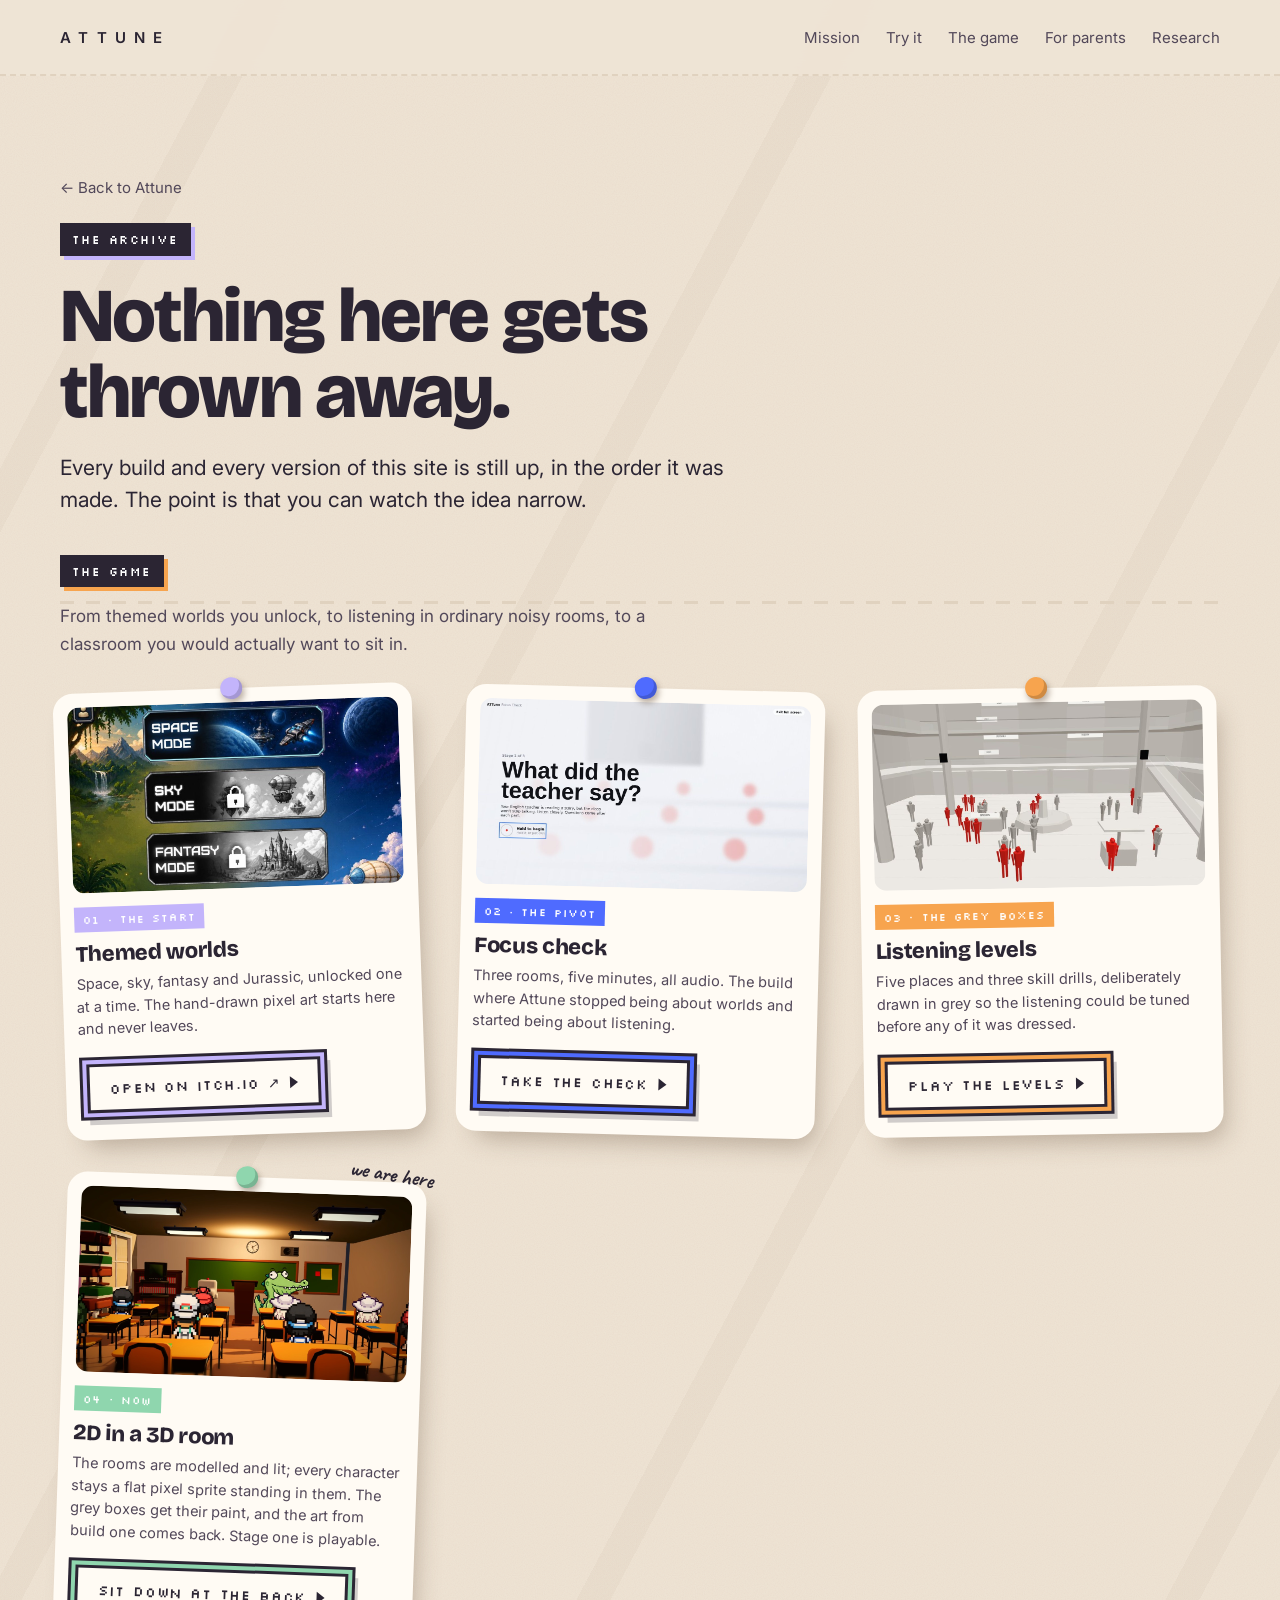
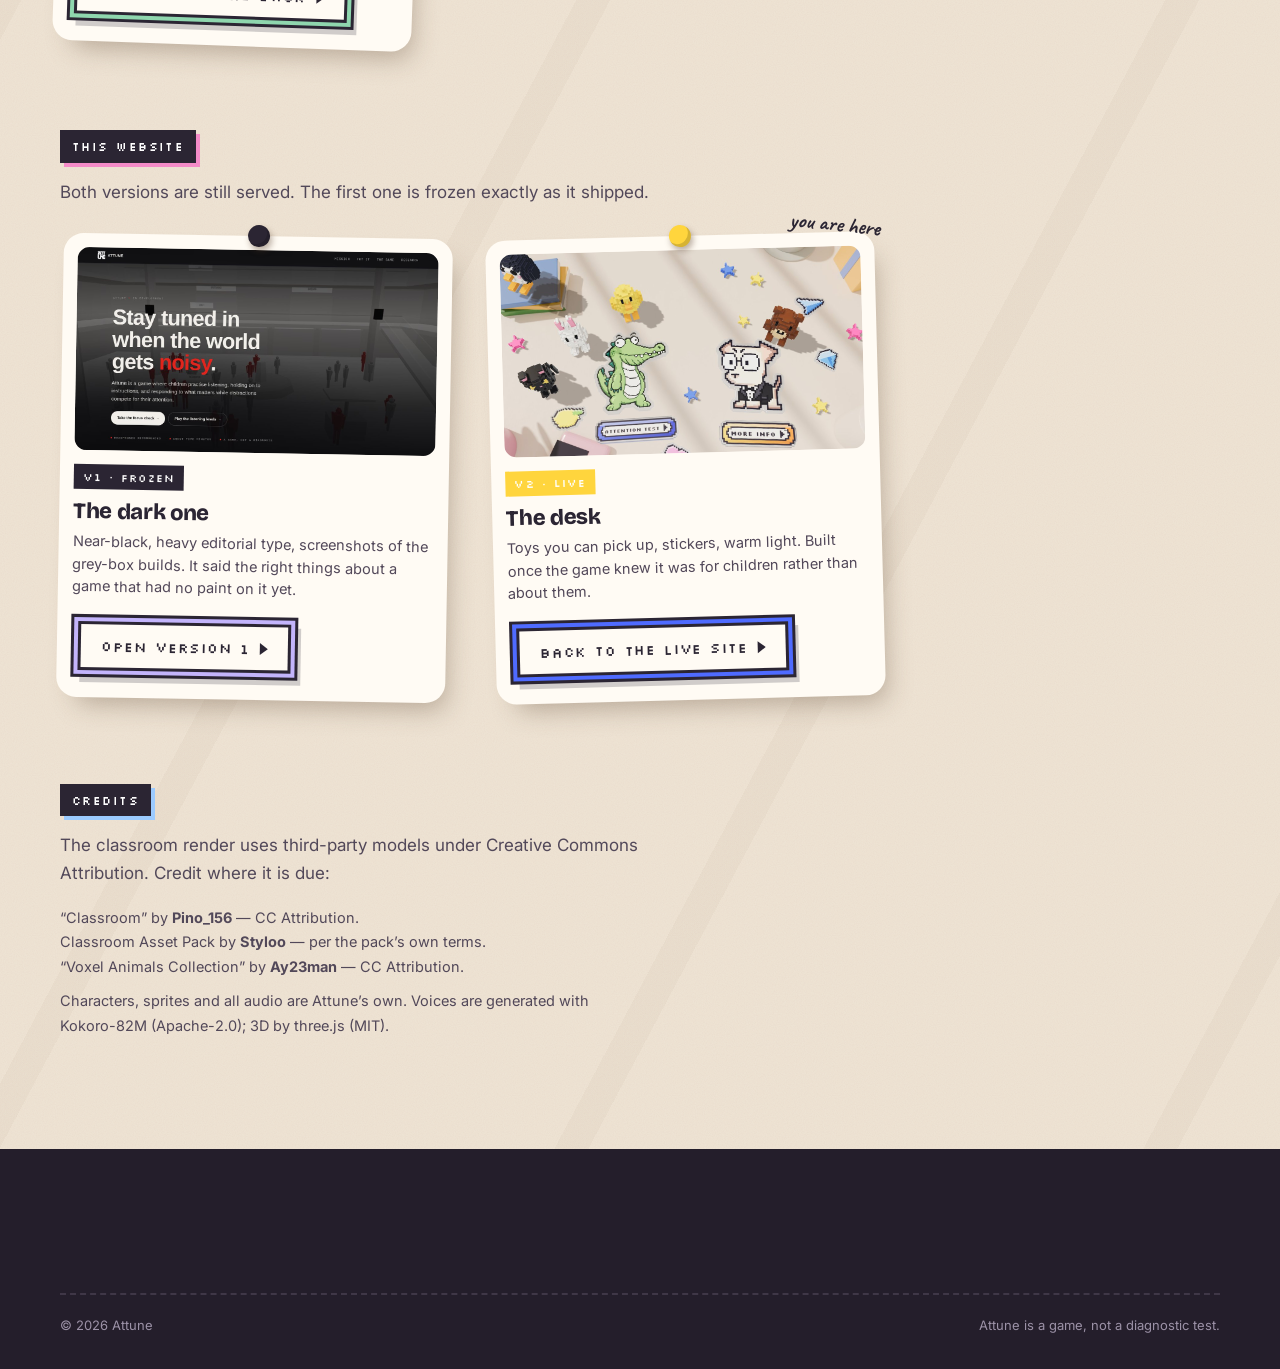
==== archive/index.html @ 1e980eaa "Add files via upload" ====
<!doctype html>
<html lang="en" data-root="..">
<head>
<meta charset="utf-8">
<meta name="viewport" content="width=device-width, initial-scale=1, viewport-fit=cover">
<link rel="icon" href="../assets/logo_symbol.png">
<title>The Archive — Attune</title>
<meta name="description" content="Every version of the Attune site and every build of the game, kept in order so the change is easy to follow.">
<link rel="preconnect" href="https://fonts.googleapis.com">
<link rel="preconnect" href="https://fonts.gstatic.com" crossorigin>
<link rel="stylesheet" href="https://fonts.googleapis.com/css2?family=Bricolage+Grotesque:opsz,wght@12..96,500;12..96,700;12..96,800&family=Caveat:wght@600;700&family=Inter:wght@400;500&family=Silkscreen&display=swap">
<link rel="stylesheet" href="../site.css">
<style>
  body{margin:0;background:var(--desk);overflow-x:clip;}
  .ahero{padding-block:clamp(56px,8vw,104px) 8px;}
  .ahero .back{display:block;width:fit-content;margin-bottom:26px;font-size:15px;text-decoration:none;color:var(--ink-soft);}
  .ahero .back:hover{color:var(--ink);}

  /* a strip of photos pinned along a line, in date order */
  .track{position:relative;padding:14px 0 clamp(60px,9vw,110px);}
  .track::before{content:"";position:absolute;left:0;right:0;top:60px;height:3px;
    background:repeating-linear-gradient(90deg,var(--line) 0 14px,transparent 14px 26px);}
  .rows{display:grid;gap:clamp(26px,3.4vw,42px);grid-template-columns:repeat(auto-fit,minmax(268px,1fr));}
  .card{position:relative;background:var(--paper);border-radius:20px;padding:14px 14px 20px;
    transform:rotate(var(--r,0deg));box-shadow:10px 16px 26px -10px rgba(80,55,35,.34);
    display:flex;flex-direction:column;transition:transform .22s ease, box-shadow .22s ease;}
  .card:hover{transform:rotate(0deg) translateY(-5px);box-shadow:12px 22px 34px -10px rgba(80,55,35,.42);}
  .card .pin{position:absolute;left:50%;top:-11px;width:22px;height:22px;border-radius:50%;
    background:var(--c,var(--blue));box-shadow:inset -3px -3px 0 rgba(0,0,0,.16), 2px 4px 6px rgba(80,55,35,.4);transform:translateX(-50%);}
  .card .shot{border-radius:12px;overflow:hidden;background:var(--night);aspect-ratio:16/9;}
  .card .shot img{width:100%;height:100%;object-fit:cover;display:block;}
  .card .when{font-family:var(--pixel);font-size:11px;letter-spacing:.1em;text-transform:uppercase;
    color:#fff;background:var(--c,var(--blue));display:inline-block;padding:6px 9px 5px;margin:14px 0 10px;align-self:flex-start;}
  .card h3{margin:0 0 6px;}
  .card p{font-size:14.5px;line-height:1.55;margin:0 0 16px;}
  .card .go{margin-top:auto;}
  .card .now{font-family:var(--hand);font-weight:700;font-size:22px;color:var(--ink);
    position:absolute;right:-6px;top:-22px;transform:rotate(7deg);}
  .lane{margin-bottom:clamp(52px,7vw,84px);}
  @media (max-width:760px){
    .rows{grid-template-columns:1fr;}
    .card{transform:none;}
    .card .now{right:10px;top:-16px;font-size:20px;}
  }
  .lane > .eyebrow{margin-bottom:16px;}
  .lane > .lead{max-width:56ch;margin-bottom:30px;}
  .dead{font-family:var(--pixel);font-size:11px;letter-spacing:.08em;text-transform:uppercase;color:var(--ink-faint);}
</style>
</head>
<body>
<div class="page" style="overflow:visible">

<header class="bar"><div class="wrap">
  <a class="wm" href="../index.html">ATTUNE</a>
  <nav aria-label="Main"><a href="../index.html#mission">Mission</a><a href="../index.html#try">Try it</a><a href="../index.html#game">The game</a><a href="../parents/">For parents</a><a href="../research/">Research</a></nav>
</div></header>

<main>
  <section class="wrap ahero">
    <a class="back" href="../index.html">&larr; Back to Attune</a>
    <p class="eyebrow" style="--c:var(--lilac)">The archive</p>
    <h1 class="h" style="font-family:var(--display);font-weight:800;font-size:clamp(40px,6vw,76px);line-height:1;letter-spacing:-.025em;margin:0 0 22px;max-width:18ch">Nothing here gets thrown away.</h1>
    <p class="lede" style="max-width:52ch">Every build and every version of this site is still up, in the order it was made. The point is that you can watch the idea narrow.</p>
  </section>

  <section class="wrap track">

    <!-- ---------------------------------------------------------- the game -->
    <div class="lane">
      <p class="eyebrow" style="--c:var(--orange)">The game</p>
      <p class="lead">From themed worlds you unlock, to listening in ordinary noisy rooms, to a classroom you would actually want to sit in.</p>
      <div class="rows">

        <article class="card" style="--r:-2deg;--c:var(--lilac)">
          <span class="pin"></span>
          <div class="shot"><img src="assets/itch.jpg" alt="The original Attune mode select: Space Mode unlocked, with Sky, Fantasy and Jurassic modes locked." loading="lazy"></div>
          <span class="when">01 &middot; the start</span>
          <h3>Themed worlds</h3>
          <p>Space, sky, fantasy and Jurassic, unlocked one at a time. The hand-drawn pixel art starts here and never leaves.</p>
          <div class="go"><a class="btn lilac" href="https://bibyeo.itch.io/attuneonline" target="_blank" rel="noopener">Open on itch.io &#8599;</a></div>
        </article>

        <article class="card" style="--r:1.5deg;--c:var(--blue)">
          <span class="pin"></span>
          <div class="shot"><img src="assets/check.jpg" alt="The focus check opening its first stage, headed “What did the teacher say?”" loading="lazy"></div>
          <span class="when">02 &middot; the pivot</span>
          <h3>Focus check</h3>
          <p>Three rooms, five minutes, all audio. The build where Attune stopped being about worlds and started being about listening.</p>
          <div class="go"><a class="btn" data-site="/focus-check/" href="../focus-check/">Take the check</a></div>
        </article>

        <article class="card" style="--r:-1deg;--c:var(--orange)">
          <span class="pin"></span>
          <div class="shot"><img src="assets/greybox.jpg" alt="A busy mall rendered in pale grey low-poly, with red figures scattered through the crowd." loading="lazy"></div>
          <span class="when">03 &middot; the grey boxes</span>
          <h3>Listening levels</h3>
          <p>Five places and three skill drills, deliberately drawn in grey so the listening could be tuned before any of it was dressed.</p>
          <div class="go"><a class="btn orange" data-site="/play/" href="../play/">Play the levels</a></div>
        </article>

        <article class="card" style="--r:2deg;--c:var(--mint)">
          <span class="pin"></span>
          <span class="now">we are here</span>
          <div class="shot"><img src="assets/classroom.jpg" alt="An Attune classroom: pixel-art students at orange desks in a warmly lit 3D room, with a crocodile teacher at the lectern." loading="lazy"></div>
          <span class="when">04 &middot; now</span>
          <h3>2D in a 3D room</h3>
          <p>The rooms are modelled and lit; every character stays a flat pixel sprite standing in them. The grey boxes get their paint, and the art from build one comes back. Stage one is playable.</p>
          <div class="go"><a class="btn" style="--bg:var(--mint)" data-site="/classroom/" href="../classroom/">Sit down at the back</a></div>
        </article>

      </div>
    </div>

    <!-- ---------------------------------------------------------- the site -->
    <div class="lane" style="margin-bottom:0">
      <p class="eyebrow" style="--c:var(--pink)">This website</p>
      <p class="lead">Both versions are still served. The first one is frozen exactly as it shipped.</p>
      <div class="rows" style="max-width:820px">

        <article class="card" style="--r:1deg;--c:var(--ink)">
          <span class="pin"></span>
          <div class="shot"><img src="assets/v1-site.jpg" alt="The first Attune site: white type on near-black, over a grey low-poly mall." loading="lazy"></div>
          <span class="when">v1 &middot; frozen</span>
          <h3>The dark one</h3>
          <p>Near-black, heavy editorial type, screenshots of the grey-box builds. It said the right things about a game that had no paint on it yet.</p>
          <div class="go"><a class="btn lilac" href="v1/">Open version 1</a></div>
        </article>

        <article class="card" style="--r:-1.5deg;--c:var(--yellow)">
          <span class="pin"></span>
          <span class="now">you are here</span>
          <div class="shot"><img src="assets/v2-site.jpg" alt="The current Attune site: voxel toys and pixel stickers scattered on a sunny desk." loading="lazy"></div>
          <span class="when">v2 &middot; live</span>
          <h3>The desk</h3>
          <p>Toys you can pick up, stickers, warm light. Built once the game knew it was for children rather than about them.</p>
          <div class="go"><a class="btn" href="../index.html">Back to the live site</a></div>
        </article>

      </div>
    </div>


    <!-- ---------------------------------------------------------- credits -->
    <div class="lane" style="margin:clamp(52px,7vw,84px) 0 0">
      <p class="eyebrow" style="--c:var(--sky)">Credits</p>
      <p class="lead" style="margin-bottom:18px">The classroom render uses third-party models under Creative Commons Attribution. Credit where it is due:</p>
      <ul style="list-style:none;padding:0;margin:0;max-width:62ch;font-size:14.5px;line-height:1.7;color:var(--ink-soft)">
        <li>&ldquo;Classroom&rdquo; by <b>Pino_156</b> &mdash; CC Attribution.</li>
        <li>Classroom Asset Pack by <b>Styloo</b> &mdash; per the pack&rsquo;s own terms.</li>
        <li>&ldquo;Voxel Animals Collection&rdquo; by <b>Ay23man</b> &mdash; CC Attribution.</li>
        <li style="margin-top:10px">Characters, sprites and all audio are Attune&rsquo;s own. Voices are generated with Kokoro-82M (Apache-2.0); 3D by three.js (MIT).</li>
      </ul>
    </div>
  </section>
</main>

<footer class="foot">
  <div class="wrap">
    <div class="base"><span>&copy; 2026 Attune</span><span>Attune is a game, not a diagnostic test.</span></div>
  </div>
</footer>

<script src="../site.js"></script>
</body>
</html>
---- site.css ----
/* Attune — the toy desk continues below the fold.
   Everything reads as objects on the same sunny desk: shrink-plastic cards, sticky notes, stickers, cartridges. */
:root{
  --ink:#2B2533; --ink-soft:#524859; --ink-faint:#7A7082;
  --desk:#EFE4D5; --desk-2:#E7DAC8; --paper:#FFFBF4; --line:#E0D2BF;
  --blue:#4F6BFF; --blue-2:#2F45D8; --orange:#F7A44E; --orange-2:#EE7A37;
  --lilac:#C3B4FB; --lilac-hi:#D6CBFF; --violet:#7B5BE0;
  --yellow:#FFD53D; --pink:#F48BC8; --mint:#8FD6AE; --sky:#9CCBFF;
  --night:#241E2B;
  --display:"Bricolage Grotesque", Inter, ui-sans-serif, system-ui, sans-serif;
  --body:Inter, ui-sans-serif, system-ui, -apple-system, "Segoe UI", Roboto, sans-serif;
  --pixel:Silkscreen, ui-monospace, "SFMono-Regular", Menlo, monospace;
  --hand:Caveat, "Segoe Print", "Bradley Hand", cursive;
  /* the "shrink plastic" look: white print border + clear acrylic rim + soft contact shadow */
  --plastic: 0 0 0 7px #fff, 0 0 0 9px rgba(255,255,255,.55), 0 0 0 10px rgba(120,100,80,.12), 10px 16px 22px -6px rgba(80,55,35,.28);
  --grain:url("data:image/svg+xml,%3Csvg xmlns='http://www.w3.org/2000/svg' width='160' height='160'%3E%3Cfilter id='n'%3E%3CfeTurbulence type='fractalNoise' baseFrequency='.9' numOctaves='2' stitchTiles='stitch'/%3E%3CfeColorMatrix values='0 0 0 0 .35 0 0 0 0 .25 0 0 0 0 .15 0 0 0 .07 0'/%3E%3C/filter%3E%3Crect width='100%25' height='100%25' filter='url(%23n)'/%3E%3C/svg%3E");
}
.page{background:var(--desk) var(--grain);color:var(--ink);font-family:var(--body);-webkit-font-smoothing:antialiased;position:relative;overflow:hidden;}
/* window light keeps falling across the desk */
.page::before{content:"";position:absolute;inset:0;pointer-events:none;opacity:.55;
  background:repeating-linear-gradient(118deg, transparent 0 220px, rgba(120,90,60,.07) 220px 250px, transparent 250px 520px);}
.wrap{max-width:1160px;margin:0 auto;padding-inline:max(20px,4vw);position:relative;}
.sec{padding-block:clamp(72px,10vw,132px);position:relative;}
a{color:inherit;}

/* ---------- type */
.eyebrow{display:inline-flex;align-items:center;gap:10px;font-family:var(--pixel);font-size:12px;letter-spacing:.12em;text-transform:uppercase;
  background:var(--ink);color:#fff;padding:7px 12px 6px;margin:0 0 22px;box-shadow:4px 4px 0 var(--c, var(--violet));}
h2.h, .h{font-family:var(--display);font-weight:800;font-size:clamp(34px,5vw,64px);line-height:.98;letter-spacing:-.03em;margin:0 0 22px;text-wrap:balance;max-width:16ch;}
.h .pop{display:inline-block;color:var(--c, var(--blue));transform:rotate(-2deg);}
.h .under{background:linear-gradient(transparent 64%, var(--c, var(--yellow)) 64% 90%, transparent 90%);}
h3{font-family:var(--display);font-weight:800;font-size:22px;line-height:1.15;letter-spacing:-.015em;margin:0 0 8px;}
p{font-size:17px;line-height:1.62;color:var(--ink-soft);margin:0 0 16px;max-width:60ch;}
.lede{font-size:clamp(18px,1.7vw,21px);line-height:1.55;color:var(--ink);}
.hand{font-family:var(--hand);font-weight:700;font-size:28px;line-height:1.05;color:var(--ink);}
.small{font-size:14px;color:var(--ink-faint);}

/* ---------- pixel "brooch" buttons (same look as the desk plaques) */
.btn{--bg:var(--blue);
  display:inline-flex;align-items:center;gap:10px;font:400 14px/1 var(--pixel);letter-spacing:.06em;text-transform:uppercase;text-decoration:none;
  color:var(--ink);background:var(--paper);padding:15px 20px 14px;position:relative;white-space:nowrap;cursor:pointer;border:0;
  box-shadow:0 0 0 3px var(--ink), 0 0 0 7px var(--bg), 0 0 0 10px var(--ink), 6px 8px 0 7px rgba(43,37,51,.22);
  margin:10px;transition:transform .18s cubic-bezier(.3,1.6,.4,1), box-shadow .18s;}
.btn::after{content:"";width:0;height:0;border-left:8px solid var(--ink);border-top:6px solid transparent;border-bottom:6px solid transparent;}
.btn:hover{transform:translateY(-3px) rotate(-1deg);}
.btn:active{transform:translateY(2px);box-shadow:0 0 0 3px var(--ink), 0 0 0 7px var(--bg), 0 0 0 10px var(--ink), 2px 3px 0 7px rgba(43,37,51,.22);}
.btn.orange{--bg:var(--orange);}
.btn.lilac{--bg:var(--lilac);}
.btn.mint{--bg:var(--mint);}
.btn.ghost{--bg:var(--mint);}
.btn.plain{--bg:var(--paper);}
.btn:focus-visible,.link:focus-visible,.copy-email:focus-visible{outline:3px dashed var(--violet);outline-offset:8px;}
.row{display:flex;flex-wrap:wrap;gap:14px 18px;align-items:center;}
.link{font-weight:600;color:var(--ink);text-decoration:none;background:linear-gradient(var(--yellow),var(--yellow)) 0 88%/100% 8px no-repeat;padding:0 2px;transition:background-size .2s;}
.link:hover{background-size:100% 40%;}

/* ---------- stickers + characters */
.sticker{display:block;image-rendering:pixelated;filter:drop-shadow(2px 0 0 #fff) drop-shadow(-2px 0 0 #fff) drop-shadow(0 2px 0 #fff) drop-shadow(0 -2px 0 #fff) drop-shadow(8px 14px 12px rgba(80,55,35,.25));}
.charm{position:relative;justify-self:center;width:min(380px,82%);}
.charm .sticker{width:100%;height:auto;transform:rotate(var(--r,-5deg));transition:transform .45s cubic-bezier(.3,1.6,.4,1);}
.charm:hover .sticker{transform:rotate(calc(var(--r,-5deg) * -0.6)) translateY(-10px) scale(1.03);}
.charm .note{position:absolute;display:flex;align-items:flex-end;gap:4px;white-space:nowrap;}
@media (max-width: 700px){ .charm .note{position:static;transform:none!important;margin-top:18px;white-space:normal;} }
.charm .note svg{width:64px;height:48px;overflow:visible;flex:none;}
.charm .note path{fill:none;stroke:var(--ink);stroke-width:2.6;stroke-linecap:round;stroke-linejoin:round;}

/* ---------- ticker (status) */
.ticker{background:var(--ink);color:#fff;overflow:hidden;position:relative;z-index:1;}
.ticker .track{display:flex;width:max-content;animation:tick 38s linear infinite;}
.ticker span{font-family:var(--pixel);font-size:13px;letter-spacing:.1em;text-transform:uppercase;padding:16px 28px;display:flex;align-items:center;gap:12px;white-space:nowrap;}
.ticker span::before{content:"";width:12px;height:12px;background:var(--c);box-shadow:inset -3px -3px 0 rgba(0,0,0,.2);}
@keyframes tick{to{transform:translateX(-50%)}}

/* ---------- layouts */
.split{display:grid;grid-template-columns:1.05fr .95fr;gap:clamp(40px,6vw,90px);align-items:center;}
.split.flip{grid-template-columns:.95fr 1.05fr;}
@media (max-width: 880px){ .split,.split.flip{grid-template-columns:1fr;} .split.flip > :first-child{order:2;} }

/* ---------- skills: four little game cards dealt onto the desk */
.skills{list-style:none;padding:0;margin:54px 0 0;display:grid;grid-template-columns:repeat(4,1fr);gap:34px 26px;}
.skill{background:var(--paper);border-radius:14px;padding:22px 20px 24px;box-shadow:var(--plastic);transform:rotate(var(--r));transition:transform .35s cubic-bezier(.3,1.6,.4,1);position:relative;}
.skill:hover{transform:rotate(0) translateY(-8px);}
.skill .num{position:absolute;top:-14px;right:16px;font-family:var(--pixel);font-size:13px;background:var(--c);color:var(--ink);padding:6px 9px 5px;box-shadow:0 0 0 2px var(--ink);}
.skill .ico{width:56px;height:56px;margin-bottom:14px;display:block;}
.skill p{font-size:15px;margin:0;}
@media (max-width: 960px){ .skills{grid-template-columns:repeat(2,1fr);} }
@media (max-width: 500px){ .skills{grid-template-columns:1fr;} }
.caveat{margin:44px 0 0;display:inline-block;background:#FFF3B0;padding:12px 16px;font-size:14px;color:var(--ink-soft);transform:rotate(-.6deg);
  box-shadow:3px 4px 10px rgba(80,55,35,.15);max-width:62ch;position:relative;}
.caveat::before{content:"";position:absolute;top:-10px;left:24px;width:70px;height:20px;background:rgba(255,255,255,.6);transform:rotate(-4deg);box-shadow:0 1px 2px rgba(0,0,0,.06);}

/* ---------- playable mini mission on a handheld */
.console{background:#F3B6CF;border-radius:34px;padding:22px 22px 26px;box-shadow:inset -6px -8px 0 rgba(0,0,0,.08), inset 6px 6px 0 rgba(255,255,255,.35), 14px 22px 34px -10px rgba(80,40,60,.4);
  max-width:470px;justify-self:center;width:100%;box-sizing:border-box;transform:rotate(2deg);}
.screen{background:#1F1B28;border-radius:18px;padding:14px;position:relative;overflow:hidden;box-shadow:inset 0 0 0 4px #13101a;}
.screen .hud{display:flex;justify-content:space-between;font-family:var(--pixel);font-size:11px;letter-spacing:.08em;color:#BFB3D3;text-transform:uppercase;}
.screen .hud b{color:var(--yellow);font-weight:400;}
.say{margin:10px 0 0;background:var(--lilac-hi);color:var(--ink);font-weight:700;font-size:17px;line-height:1.3;padding:11px 14px;border-radius:14px 14px 14px 4px;min-height:22px;position:relative;z-index:3;}
.field{position:relative;height:230px;margin-top:10px;border-radius:12px;overflow:hidden;background:
  linear-gradient(#3D8C6B,#3D8C6B) 14px 16px/38% 44% no-repeat,
  linear-gradient(#9CCBFF,#9CCBFF) calc(100% - 16px) 16px/26% 40% no-repeat,
  linear-gradient(transparent 70%, #4A3F5A 70%),
  #2C2638;}
.field::after{content:"";position:absolute;inset:0;background:repeating-linear-gradient(0deg, rgba(0,0,0,.08) 0 2px, transparent 2px 4px);pointer-events:none;}
.field .noise{position:absolute;left:0;font:700 13px/1 var(--body);color:#fff;opacity:.5;white-space:nowrap;pointer-events:none;animation:drift var(--d) linear infinite alternate;background:rgba(255,255,255,.09);padding:5px 8px;border-radius:10px;z-index:1;}
@keyframes drift{from{transform:translateX(var(--x0))}to{transform:translateX(var(--x1))}}
.field button{position:absolute;left:0;top:0;width:54px;height:54px;padding:0;border:0;background:none;cursor:pointer;z-index:2;will-change:transform;}
.field button.decoy{width:44px;height:36px;z-index:1;}
.field button:hover svg{transform:scale(1.15);}
.field button svg{transition:transform .15s;}
.field button:focus-visible{outline:3px dashed var(--yellow);outline-offset:3px;border-radius:8px;}
.field button svg{width:100%;height:100%;display:block;filter:drop-shadow(0 3px 0 rgba(0,0,0,.35));}
.field button.hit svg{animation:hit .5s cubic-bezier(.3,1.6,.4,1);}
.field button.miss svg{animation:miss .4s;}
@keyframes hit{50%{transform:scale(1.4) rotate(10deg)}}
@keyframes miss{25%{transform:translateX(-6px)}75%{transform:translateX(6px)}}
.fb{height:24px;margin-top:10px;font:400 12px/24px var(--pixel);letter-spacing:.06em;text-transform:uppercase;color:#8FD6AE;text-align:center;}
.fb.bad{color:#FFB3A0;}
.pads{display:flex;justify-content:space-between;align-items:center;margin-top:18px;padding-inline:8px;}
.dpad{width:62px;height:62px;position:relative;}
.dpad::before,.dpad::after{content:"";position:absolute;background:#2B2533;border-radius:5px;}
.dpad::before{left:21px;top:0;width:20px;height:62px;} .dpad::after{top:21px;left:0;width:62px;height:20px;}
.abtn{display:flex;gap:12px;}
.abtn i{width:30px;height:30px;border-radius:50%;background:var(--violet);box-shadow:inset -3px -4px 0 rgba(0,0,0,.2);}
.abtn i + i{background:var(--yellow);transform:translateY(-12px);}
.start{font:400 13px/1 var(--pixel);letter-spacing:.08em;text-transform:uppercase;background:var(--yellow);color:var(--ink);border:0;border-radius:999px;padding:11px 16px;cursor:pointer;box-shadow:0 4px 0 #C99A10;}
.start:active{transform:translateY(3px);box-shadow:0 1px 0 #C99A10;}
.start:focus-visible{outline:3px dashed var(--ink);outline-offset:3px;}
.console-note{margin-top:26px;text-align:center;}

/* ---------- builds as game cartridges */
.carts{display:grid;grid-template-columns:repeat(2,1fr);gap:40px 34px;margin-top:64px;align-items:start;}
@media (min-width:1080px){ .carts{grid-template-columns:repeat(4,1fr);gap:34px 22px;} }
.cart{--c:var(--blue);background:#CFC7BF;border-radius:16px 16px 10px 10px;padding:18px 16px 20px;position:relative;
  box-shadow:inset -5px -6px 0 rgba(0,0,0,.08), inset 5px 5px 0 rgba(255,255,255,.35), 10px 16px 24px -8px rgba(60,40,30,.35);
  transform:rotate(var(--r));transition:transform .35s cubic-bezier(.3,1.6,.4,1);}
.cart:hover{transform:rotate(0) translateY(-10px);}
.cart::before{content:"";position:absolute;top:-10px;left:22%;right:22%;height:14px;background:#BDB4AB;border-radius:6px 6px 0 0;}
.cart .label{background:var(--c);border-radius:8px;padding:16px 16px 14px;color:var(--ink);box-shadow:inset 0 0 0 3px rgba(0,0,0,.12);position:relative;}
.cart .label h3{font-size:25px;margin:10px 0 0;}
.cart .tag{font-family:var(--pixel);font-size:11px;letter-spacing:.08em;text-transform:uppercase;background:var(--ink);color:#fff;padding:5px 8px 4px;display:inline-block;}
.cart .body{background:var(--paper);border-radius:6px;margin-top:12px;padding:16px 16px 8px;}
.cart .body p{font-size:15px;margin:0 0 12px;}
.cart .btn{margin:6px 10px 14px;}
.cart .sticky{position:absolute;top:-24px;right:-14px;font-family:var(--hand);font-size:26px;font-weight:700;background:var(--yellow);
  padding:2px 12px;transform:rotate(8deg);box-shadow:3px 4px 8px rgba(0,0,0,.15);z-index:2;}
.grooves{display:flex;gap:5px;justify-content:center;margin-top:12px;}
.grooves i{width:6px;height:14px;background:#B7AEA5;border-radius:2px;}
@media (max-width: 960px){ .carts{grid-template-columns:1fr;max-width:460px;margin-inline:auto;} }

/* ---------- design pillars as taped polaroids */
.polaroids{display:grid;grid-template-columns:repeat(3,1fr);gap:40px;margin-top:64px;}
.pol{background:#fff;padding:16px 16px 22px;box-shadow:6px 10px 20px -6px rgba(80,55,35,.3);transform:rotate(var(--r));position:relative;transition:transform .35s cubic-bezier(.3,1.6,.4,1);}
.pol:hover{transform:rotate(0) scale(1.03);}
.pol::before{content:"";position:absolute;top:-12px;left:50%;width:90px;height:24px;margin-left:-45px;background:rgba(255,245,200,.8);transform:rotate(-3deg);}
.pol .shot{height:150px;border-radius:2px;display:grid;place-items:center;background:var(--c);margin-bottom:16px;overflow:hidden;}
.pol .shot img{width:84px;height:auto;image-rendering:pixelated;filter:drop-shadow(4px 6px 0 rgba(0,0,0,.15));}
.pol h3{font-family:var(--hand);font-size:31px;font-weight:700;letter-spacing:0;margin-bottom:6px;}
.pol p{font-size:15px;margin:0;}
@media (max-width: 880px){ .polaroids{grid-template-columns:1fr;max-width:420px;margin-inline:auto;} }

/* ---------- who it's for: sticky notes */
.notes{display:grid;grid-template-columns:repeat(2,1fr);gap:26px;}
.stickynote{background:var(--c);padding:22px 20px 28px;min-height:150px;transform:rotate(var(--r));box-shadow:4px 10px 16px -6px rgba(80,55,35,.3);
  position:relative;clip-path:polygon(0 0,100% 0,100% 86%,86% 100%,0 100%);transition:transform .35s cubic-bezier(.3,1.6,.4,1);}
.stickynote:hover{transform:rotate(0) translateY(-6px);}
.stickynote b{display:block;font-family:var(--hand);font-size:34px;line-height:1;margin-bottom:10px;color:var(--ink);}
.stickynote p{font-size:15px;margin:0;color:var(--ink);}
@media (max-width: 520px){ .notes{grid-template-columns:1fr;} }

/* ---------- research: a page from a lined notebook */
.notebook{background:#FFFDF8 repeating-linear-gradient(transparent 0 31px, #D9E6F5 31px 32px);border-radius:6px;padding:48px clamp(24px,5vw,70px) 44px clamp(56px,8vw,100px);
  position:relative;box-shadow:10px 18px 36px -12px rgba(80,55,35,.35);transform:rotate(-.4deg);}
.notebook::before{content:"";position:absolute;top:0;bottom:0;left:clamp(34px,5.5vw,70px);width:2px;background:#F2A7A7;}
.notebook::after{content:"";position:absolute;top:30px;bottom:30px;left:12px;width:14px;background:radial-gradient(circle, var(--desk) 6px, transparent 7px) 0 0/14px 64px repeat-y;}
.honest{font-family:var(--display);font-weight:800;font-size:clamp(26px,3.3vw,42px);line-height:1.12;letter-spacing:-.02em;color:var(--ink);max-width:22ch;margin:0 0 22px;text-wrap:balance;}
.honest em{font-style:normal;background:linear-gradient(transparent 55%, var(--pink) 55% 92%, transparent 92%);}
.notebook p{line-height:32px;}
.margin-note{position:absolute;right:clamp(16px,4vw,48px);bottom:30px;transform:rotate(-6deg);color:var(--violet);max-width:12ch;text-align:center;}
@media (max-width: 760px){ .margin-note{position:static;display:block;margin-top:10px;text-align:left;max-width:none;} }
.refs{list-style:none;padding:0;margin:28px 0 0;display:grid;gap:16px;counter-reset:r;}
.refs li{counter-increment:r;display:grid;grid-template-columns:44px 1fr;gap:6px;background:var(--paper);border-radius:12px;padding:18px 20px;font-size:15px;line-height:1.55;color:var(--ink-soft);box-shadow:var(--plastic);margin:10px;}
.refs li::before{content:"[" counter(r) "]";font-family:var(--pixel);font-size:12px;color:var(--violet);padding-top:3px;}
.refs i{color:var(--ink);font-style:normal;font-weight:600;}
.refs a{word-break:break-word;}

/* ---------- scroll-in: pieces "land" as they come into view (visible by default if script never runs) */
.land{transition:translate .7s cubic-bezier(.3,1.5,.4,1), opacity .45s ease;}
.pre .land:not(.in){translate:0 -28px;opacity:.001;}

/* ---------- footer */
.foot{background:var(--night);color:#E9E2EF;padding-block:90px 36px;font-family:var(--body);-webkit-font-smoothing:antialiased;position:relative;overflow:hidden;}
.foot .big{font-family:var(--display);font-weight:800;font-size:clamp(34px,5vw,62px);line-height:1;letter-spacing:-.03em;margin:0 0 30px;color:#fff;max-width:15ch;}
.foot .big span{color:var(--yellow);}
.foot .cols{display:grid;grid-template-columns:1.5fr 1fr 1fr 1.3fr;gap:32px;margin-top:60px;}
.foot img.logo{width:70px;height:auto;margin-bottom:14px;}
.foot p{color:#B8AEC3;font-size:15px;}
.foot h4{font-family:var(--pixel);font-weight:400;font-size:12px;letter-spacing:.12em;text-transform:uppercase;color:var(--lilac);margin:0 0 14px;}
.foot ul{list-style:none;padding:0;margin:0;display:grid;gap:10px;}
.foot a{color:#F2ECF7;text-decoration:none;font-size:15px;} .foot a:hover{color:var(--yellow);}
.foot .base{margin-top:54px;padding-top:22px;border-top:2px dashed #3F3747;display:flex;flex-wrap:wrap;gap:8px 24px;justify-content:space-between;font-size:13px;color:#9C92A7;}
.foot .stars span{position:absolute;width:16px;height:16px;background:var(--c);clip-path:polygon(50% 0,62% 38%,100% 38%,69% 60%,81% 100%,50% 76%,19% 100%,31% 60%,0 38%,38% 38%);opacity:.85;animation:twinkle 3.4s ease-in-out infinite;animation-delay:var(--dl);}
@keyframes twinkle{50%{transform:scale(.6) rotate(20deg);opacity:.4}}
.foot .btn{margin-left:10px;color:var(--ink);}
.foot .btn:hover{color:var(--ink);}
.copy-email{background:none;border:0;padding:0;font:inherit;color:#F2ECF7;cursor:pointer;text-align:left;font-size:15px;}
.copy-email:hover{color:var(--yellow);}
@media (max-width: 820px){ .foot .cols{grid-template-columns:1fr 1fr;} }
@media (max-width: 480px){ .foot .cols{grid-template-columns:1fr;} }

/* ---------- inner-page header (research) */
.bar{position:sticky;top:0;z-index:10;background:rgba(239,228,213,.94);backdrop-filter:blur(10px);border-bottom:2px dashed var(--line);}
.bar .wrap{display:flex;align-items:center;gap:24px;min-height:74px;flex-wrap:wrap;}
.bar .wm{font-size:15px;letter-spacing:.55em;text-decoration:none;color:var(--ink);font-weight:600;}
.bar nav{display:flex;gap:26px;margin-left:auto;flex-wrap:wrap;}
.bar nav a{text-decoration:none;font-size:15px;color:var(--ink-soft);} .bar nav a[aria-current]{color:var(--violet);font-weight:600;}
.bar nav a:hover{color:var(--ink);}
@media (max-width: 640px){ .bar nav{margin-left:0;gap:16px;} .bar .wrap{padding-block:12px;} }

@media (prefers-reduced-motion: reduce){
  .ticker .track,.field .noise,.foot .stars span{animation:none;}
  .land,.skill,.cart,.pol,.stickynote,.charm .sticker,.btn{transition:none;}
  .pre .land:not(.in){translate:none;opacity:1;}
}

/* ---------- mission graphic: one line of sound, distractions pulling at it */
.noisy{margin:0;justify-self:center;width:min(500px,100%);}
.noisy svg{width:100%;height:auto;display:block;overflow:visible;}
.noisy-cap{display:flex;justify-content:space-between;gap:12px;flex-wrap:wrap;margin-top:6px;padding-inline:8px;}
.noisy-cap .hand:first-child{transform:rotate(-3deg);} .noisy-cap .hand:last-child{transform:rotate(3deg);}
.noisy .chip text{font:700 14px Inter, ui-sans-serif, system-ui, sans-serif;}
.noisy .px text{font:400 11px Silkscreen, ui-monospace, monospace;letter-spacing:.06em;}

/* ---------- parents teaser on the homepage */
.parents-teaser{display:grid;grid-template-columns:1.1fr .9fr;gap:clamp(32px,5vw,70px);align-items:center;background:#FFF1DE;border-radius:30px;padding:clamp(28px,5vw,60px);box-shadow:var(--plastic);margin:10px;}
.peek{display:grid;grid-template-columns:1fr 1fr;gap:22px;}
.peekcard{background:var(--c);border-radius:16px;padding:16px 16px 20px;transform:rotate(var(--r));box-shadow:0 0 0 3px var(--ink), 6px 8px 0 rgba(43,37,51,.15);transition:transform .35s cubic-bezier(.3,1.6,.4,1);}
.peekcard:hover{transform:rotate(0) translateY(-6px);}
.peekcard span{display:inline-block;font:400 11px var(--pixel);background:#fff;padding:4px 7px 3px;box-shadow:0 0 0 2px var(--ink);margin-bottom:10px;}
.peekcard b{display:block;font-family:var(--hand);font-size:25px;line-height:1.05;}
@media (max-width: 860px){ .parents-teaser{grid-template-columns:1fr;} }
.noisy .say2 text{font:700 14px Inter, ui-sans-serif, system-ui, sans-serif;}

.noisy svg{border-radius:22px;box-shadow:var(--plastic);overflow:hidden;background:#DCEBFF;margin:10px;width:calc(100% - 20px);transform:rotate(-1.5deg);}

/* ---------- the art-direction target render */
.target{margin:6px 0 clamp(34px,4vw,54px);}
.target img{width:100%;height:auto;display:block;border-radius:18px;
  box-shadow:0 0 0 8px #fff, 0 0 0 10px rgba(255,255,255,.5), 14px 22px 34px -12px rgba(80,55,35,.42);}
.target figcaption{margin:26px auto 0;max-width:62ch;font-size:15.5px;line-height:1.6;color:var(--ink-soft);text-align:center;}
.target figcaption b{color:var(--ink);font-weight:700;}
@media (max-width:640px){ .target figcaption{text-align:left;font-size:15px;} }
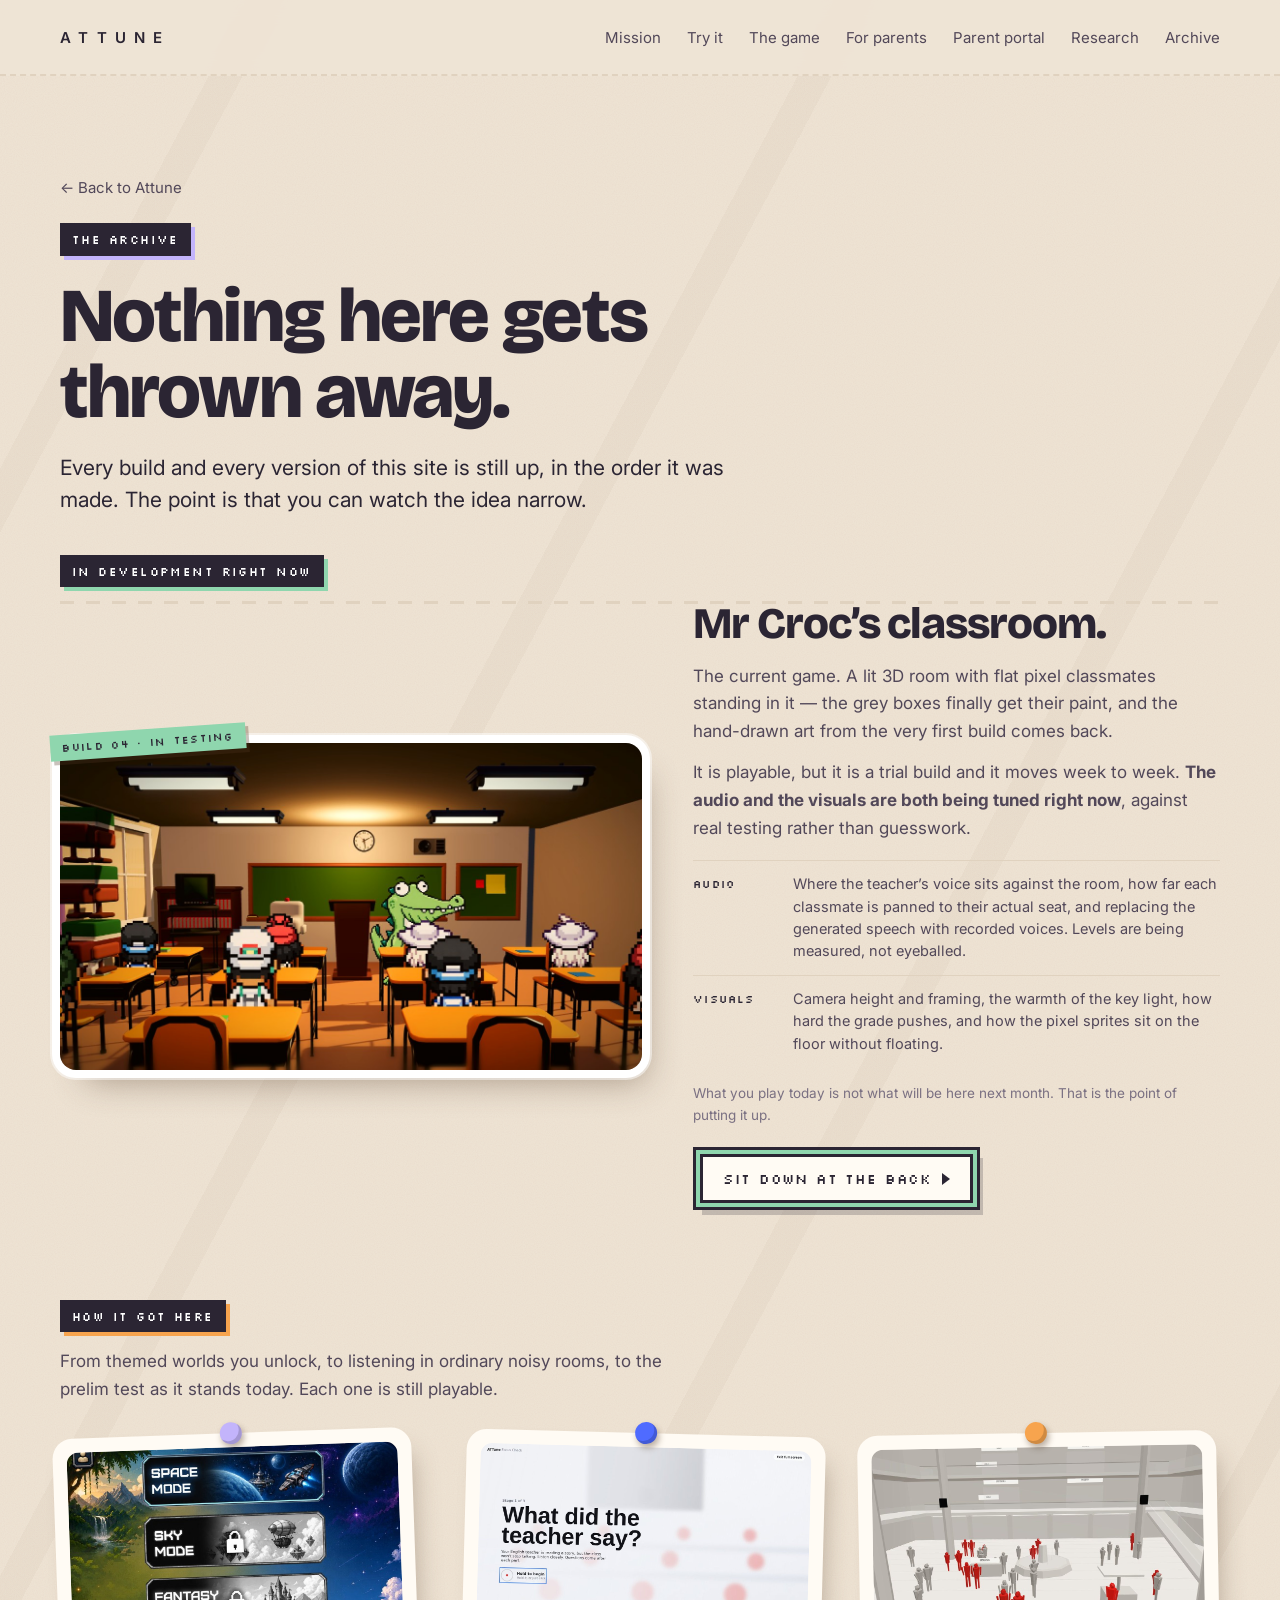
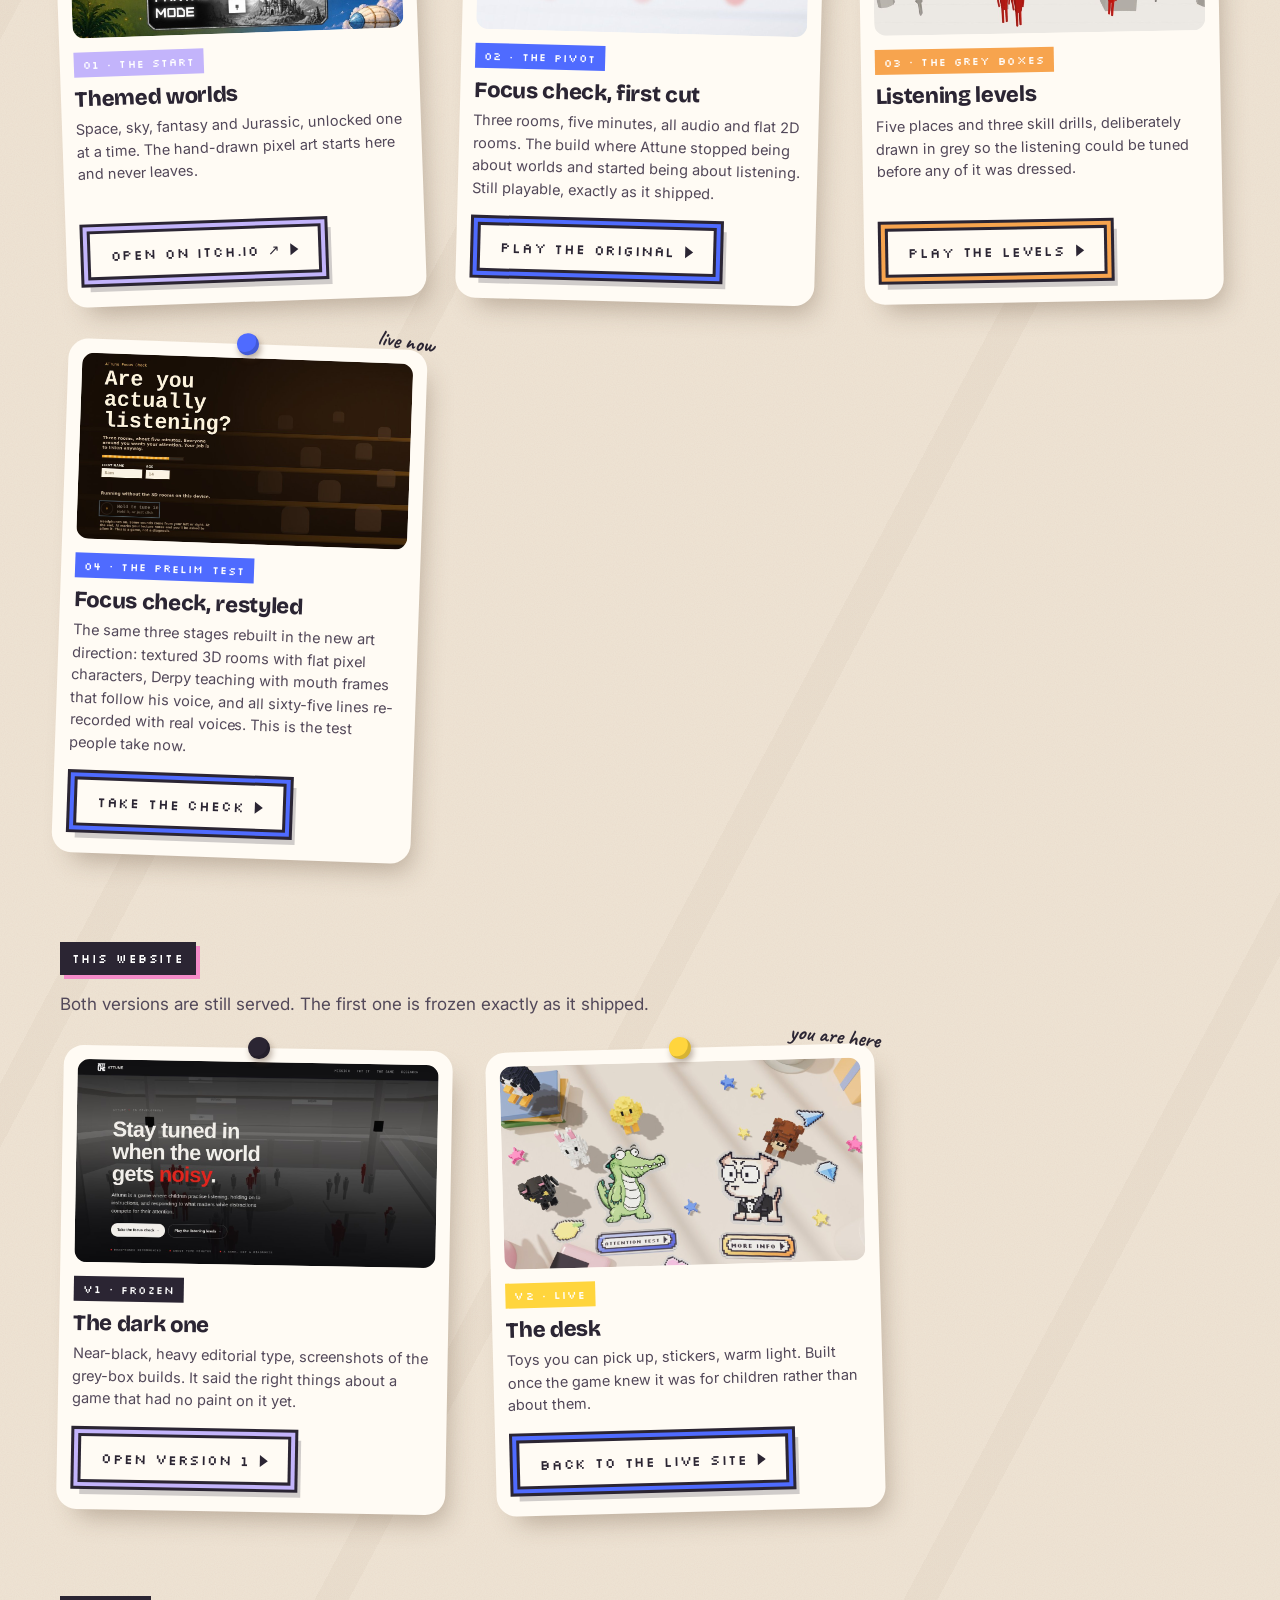
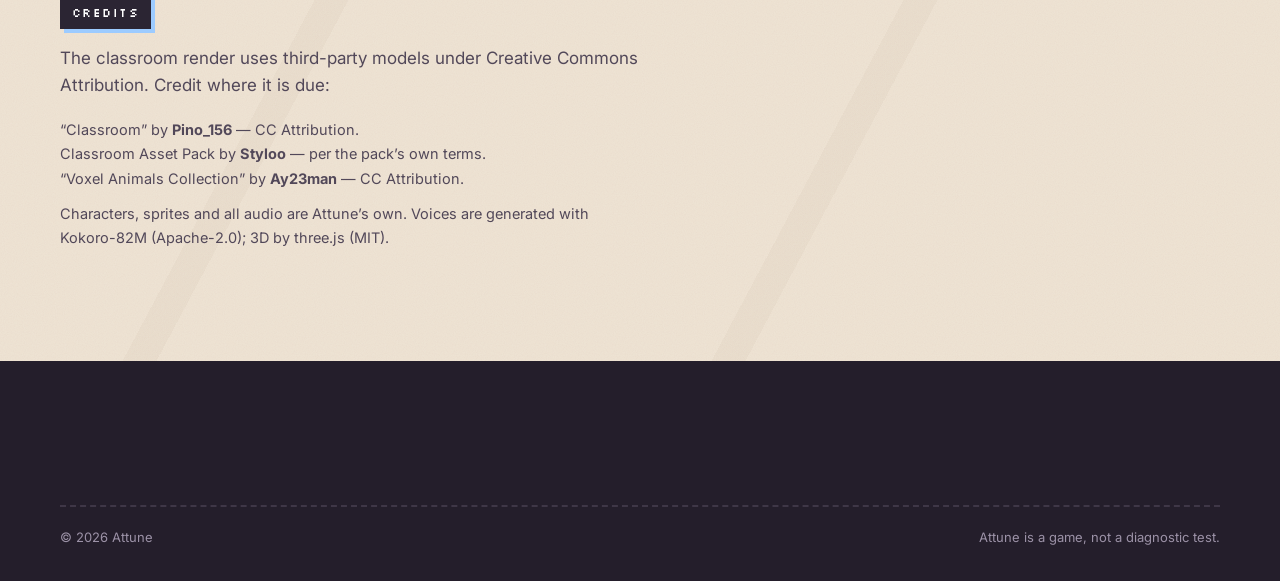
==== commit 63b48c55: "Update site from attune-site.zip Co-Authored-By: Claude Sonnet 5.5 <noreply@anthropic.com>" ====
--- a/archive/index.html
+++ b/archive/index.html
@@ -44,6 +44,23 @@
   }
   .lane > .eyebrow{margin-bottom:16px;}
   .lane > .lead{max-width:56ch;margin-bottom:30px;}
+  .nowband{margin-bottom:clamp(56px,7vw,92px);}
+  .nowgrid{display:grid;grid-template-columns:1.05fr .95fr;gap:clamp(26px,4vw,52px);align-items:center;}
+  .nowshot{position:relative;margin:0;}
+  .nowshot img{width:100%;height:auto;display:block;border-radius:16px;
+    box-shadow:0 0 0 8px #fff, 0 0 0 10px rgba(255,255,255,.5), 14px 22px 34px -12px rgba(80,55,35,.45);}
+  .nowshot .tape{position:absolute;left:-10px;top:-14px;transform:rotate(-4deg);
+    font:400 11px/1 var(--pixel);letter-spacing:.12em;text-transform:uppercase;
+    background:var(--mint);color:var(--ink);padding:8px 12px 7px;box-shadow:3px 4px 0 rgba(80,55,35,.3);}
+  .nowtext h2{font-family:var(--display);font-weight:800;font-size:clamp(28px,3.4vw,44px);
+    line-height:1;letter-spacing:-.025em;margin:0 0 16px;}
+  .nowtext .lead{margin-bottom:14px;}
+  .tuning{list-style:none;padding:0;margin:18px 0 16px;}
+  .tuning li{display:grid;grid-template-columns:86px 1fr;gap:14px;padding:12px 0;border-top:1px solid var(--line);
+    font-size:14.5px;line-height:1.55;color:var(--ink-soft);}
+  .tuning li b{font-family:var(--pixel);font-weight:400;font-size:11px;letter-spacing:.1em;text-transform:uppercase;color:var(--ink);padding-top:3px;}
+  .nowtext .fine{font-size:13.5px;color:var(--ink-faint);margin-bottom:20px;}
+  @media (max-width:860px){ .nowgrid{grid-template-columns:1fr;} .nowshot .tape{left:6px;} }
   .dead{font-family:var(--pixel);font-size:11px;letter-spacing:.08em;text-transform:uppercase;color:var(--ink-faint);}
 </style>
 </head>
@@ -52,7 +69,7 @@
 
 <header class="bar"><div class="wrap">
   <a class="wm" href="../index.html">ATTUNE</a>
-  <nav aria-label="Main"><a href="../index.html#mission">Mission</a><a href="../index.html#try">Try it</a><a href="../index.html#game">The game</a><a href="../parents/">For parents</a><a href="../research/">Research</a></nav>
+  <nav aria-label="Main"><a href="../index.html#mission">Mission</a><a href="../index.html#try">Try it</a><a href="../index.html#game">The game</a><a href="../parents/">For parents</a><a href="../portal/index.html">Parent portal</a><a href="../research/">Research</a><a href="../archive/">Archive</a></nav>
 </div></header>
 
 <main>
@@ -65,10 +82,33 @@
 
   <section class="wrap track">
 
+
+    <!-- ---------------------------------------------------------- in development right now -->
+    <section class="lane nowband" aria-labelledby="now-h">
+      <p class="eyebrow" style="--c:var(--mint)">In development right now</p>
+      <div class="nowgrid">
+        <figure class="nowshot">
+          <img src="assets/classroom.jpg" alt="An Attune classroom: pixel-art students at orange desks in a warmly lit 3D room, with a crocodile teacher at the lectern." loading="lazy">
+          <span class="tape">build 04 &middot; in testing</span>
+        </figure>
+        <div class="nowtext">
+          <h2 id="now-h">Mr Croc&rsquo;s classroom.</h2>
+          <p class="lead">The current game. A lit 3D room with flat pixel classmates standing in it &mdash; the grey boxes finally get their paint, and the hand-drawn art from the very first build comes back.</p>
+          <p>It is playable, but it is a trial build and it moves week to week. <b>The audio and the visuals are both being tuned right now</b>, against real testing rather than guesswork.</p>
+          <ul class="tuning">
+            <li><b>Audio</b><span>Where the teacher&rsquo;s voice sits against the room, how far each classmate is panned to their actual seat, and replacing the generated speech with recorded voices. Levels are being measured, not eyeballed.</span></li>
+            <li><b>Visuals</b><span>Camera height and framing, the warmth of the key light, how hard the grade pushes, and how the pixel sprites sit on the floor without floating.</span></li>
+          </ul>
+          <p class="fine">What you play today is not what will be here next month. That is the point of putting it up.</p>
+          <div class="go"><a class="btn" style="--bg:var(--mint)" data-site="/classroom/" href="../classroom/">Sit down at the back</a></div>
+        </div>
+      </div>
+    </section>
+
     <!-- ---------------------------------------------------------- the game -->
     <div class="lane">
-      <p class="eyebrow" style="--c:var(--orange)">The game</p>
-      <p class="lead">From themed worlds you unlock, to listening in ordinary noisy rooms, to a classroom you would actually want to sit in.</p>
+      <p class="eyebrow" style="--c:var(--orange)">How it got here</p>
+      <p class="lead">From themed worlds you unlock, to listening in ordinary noisy rooms, to the prelim test as it stands today. Each one is still playable.</p>
       <div class="rows">
 
         <article class="card" style="--r:-2deg;--c:var(--lilac)">
@@ -84,10 +124,11 @@
           <span class="pin"></span>
           <div class="shot"><img src="assets/check.jpg" alt="The focus check opening its first stage, headed “What did the teacher say?”" loading="lazy"></div>
           <span class="when">02 &middot; the pivot</span>
-          <h3>Focus check</h3>
-          <p>Three rooms, five minutes, all audio. The build where Attune stopped being about worlds and started being about listening.</p>
-          <div class="go"><a class="btn" data-site="/focus-check/" href="../focus-check/">Take the check</a></div>
-        </article>
+          <h3>Focus check, first cut</h3>
+          <p>Three rooms, five minutes, all audio and flat 2D rooms. The build where Attune stopped being about worlds and started being about listening. Still playable, exactly as it shipped.</p>
+          <div class="go"><a class="btn" href="focus-check-v1/">Play the original</a></div>
+        </article>
+
 
         <article class="card" style="--r:-1deg;--c:var(--orange)">
           <span class="pin"></span>
@@ -98,14 +139,14 @@
           <div class="go"><a class="btn orange" data-site="/play/" href="../play/">Play the levels</a></div>
         </article>
 
-        <article class="card" style="--r:2deg;--c:var(--mint)">
-          <span class="pin"></span>
-          <span class="now">we are here</span>
-          <div class="shot"><img src="assets/classroom.jpg" alt="An Attune classroom: pixel-art students at orange desks in a warmly lit 3D room, with a crocodile teacher at the lectern." loading="lazy"></div>
-          <span class="when">04 &middot; now</span>
-          <h3>2D in a 3D room</h3>
-          <p>The rooms are modelled and lit; every character stays a flat pixel sprite standing in them. The grey boxes get their paint, and the art from build one comes back. Stage one is playable.</p>
-          <div class="go"><a class="btn" style="--bg:var(--mint)" data-site="/classroom/" href="../classroom/">Sit down at the back</a></div>
+        <article class="card" style="--r:2deg;--c:var(--blue)">
+          <span class="pin"></span>
+          <span class="now">live now</span>
+          <div class="shot"><img src="assets/check-new.jpg" alt="The restyled focus check: warm amber pixel type reading “Are you actually listening?” with first name and age fields." loading="lazy"></div>
+          <span class="when">04 &middot; the prelim test</span>
+          <h3>Focus check, restyled</h3>
+          <p>The same three stages rebuilt in the new art direction: textured 3D rooms with flat pixel characters, Derpy teaching with mouth frames that follow his voice, and all sixty-five lines re-recorded with real voices. This is the test people take now.</p>
+          <div class="go"><a class="btn" data-site="/focus-check/" href="../focus-check/">Take the check</a></div>
         </article>
 
       </div>
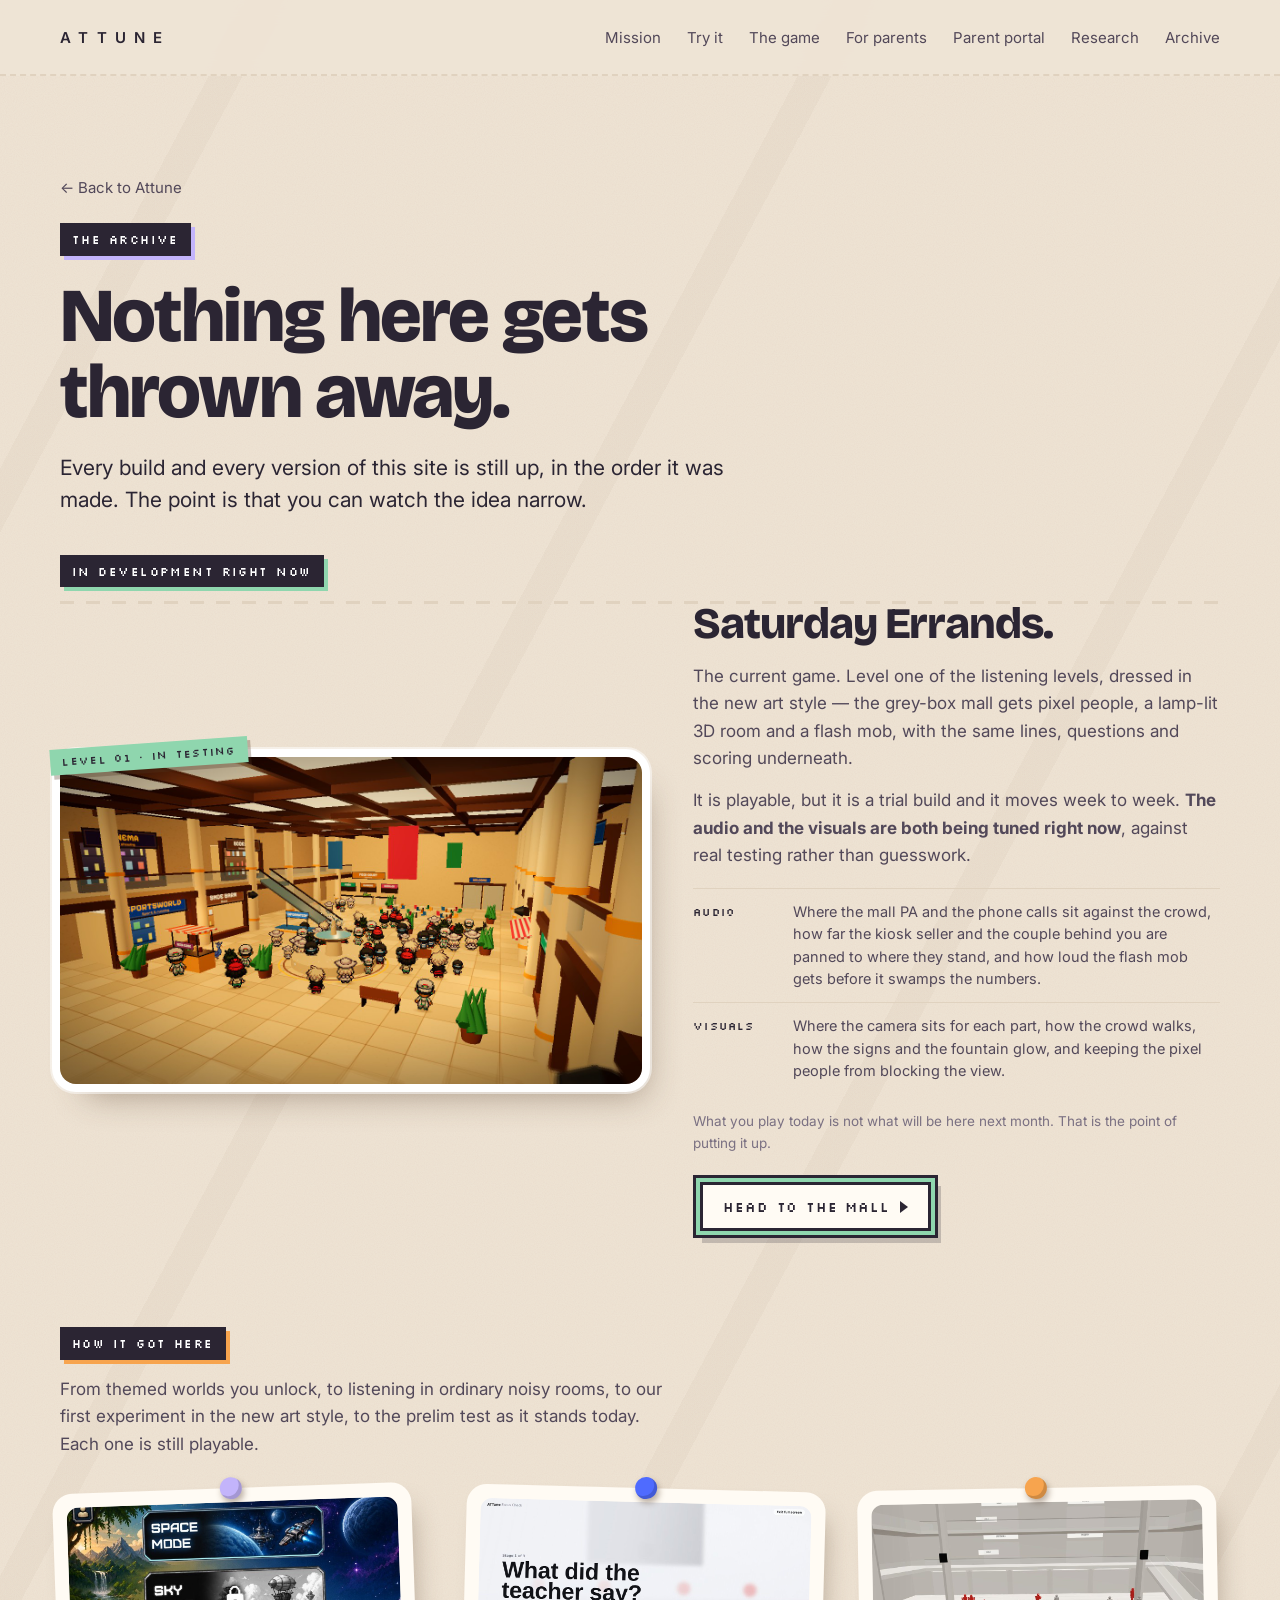
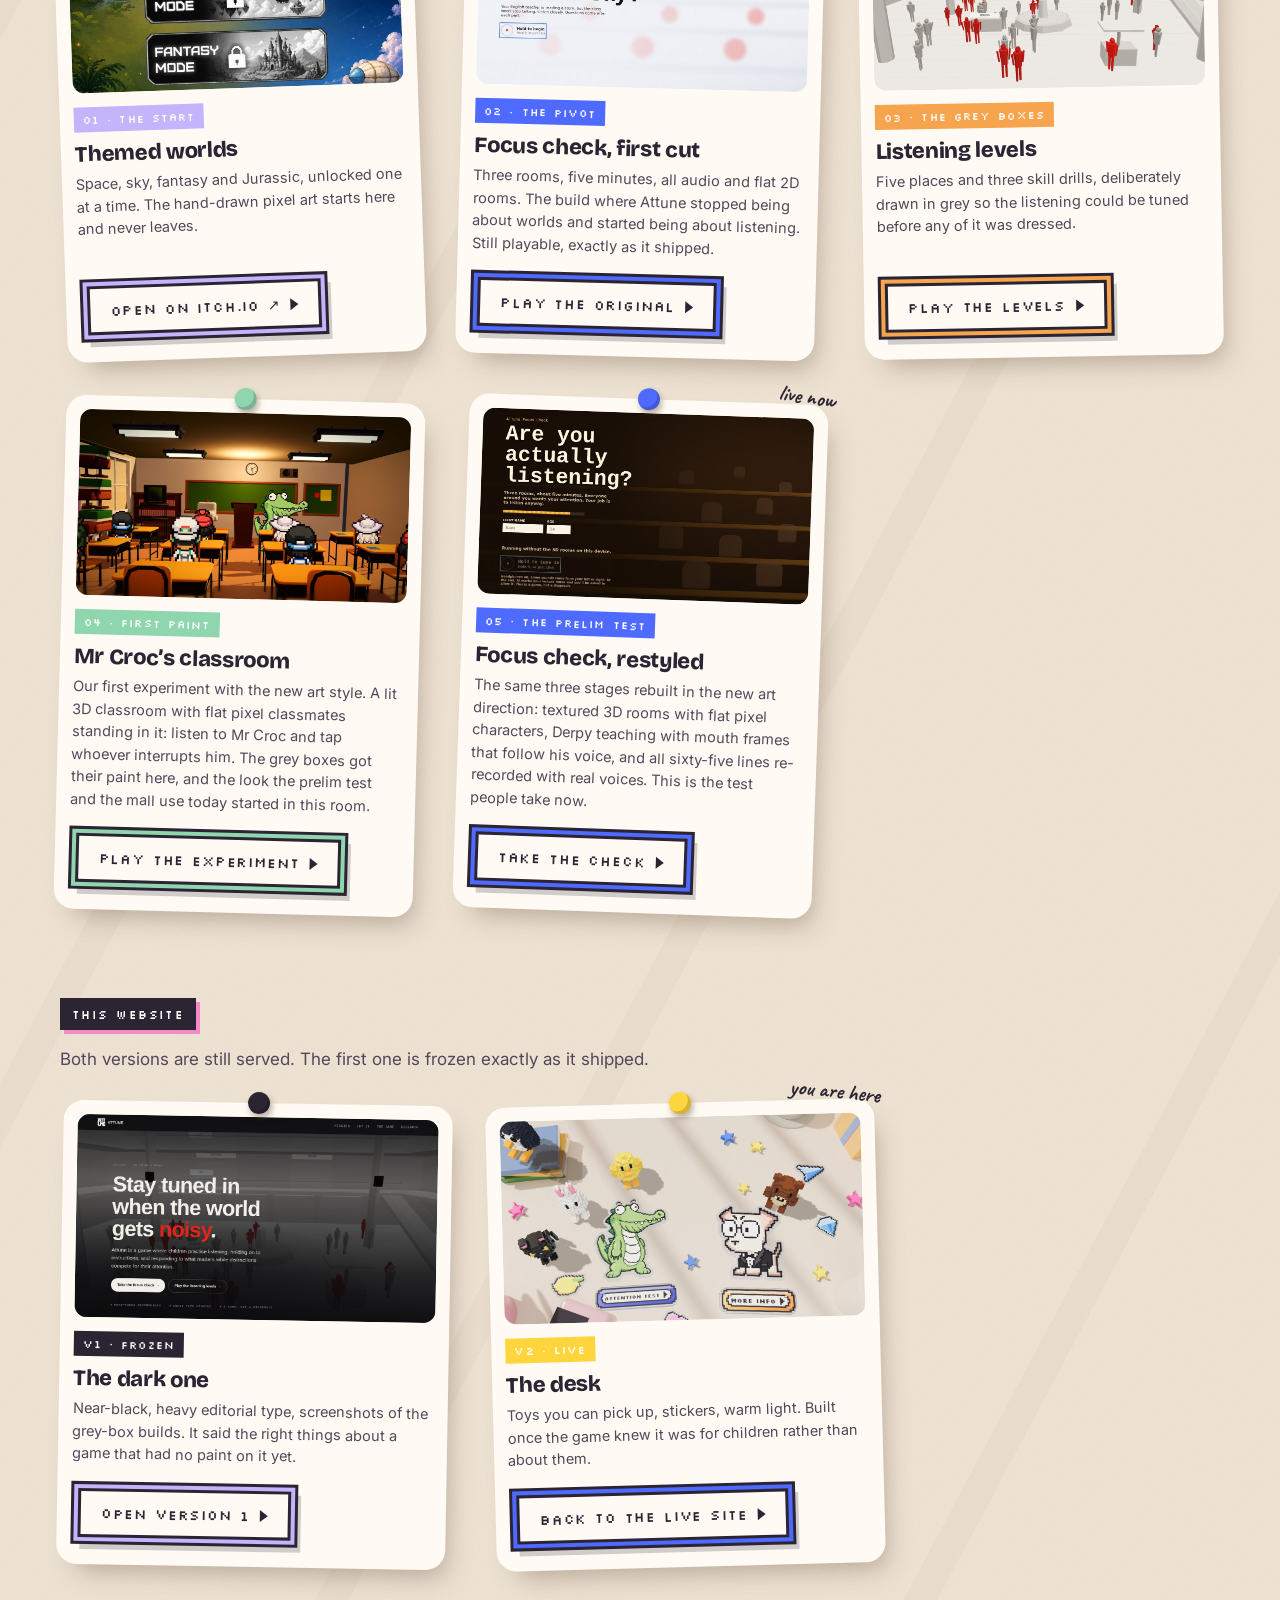
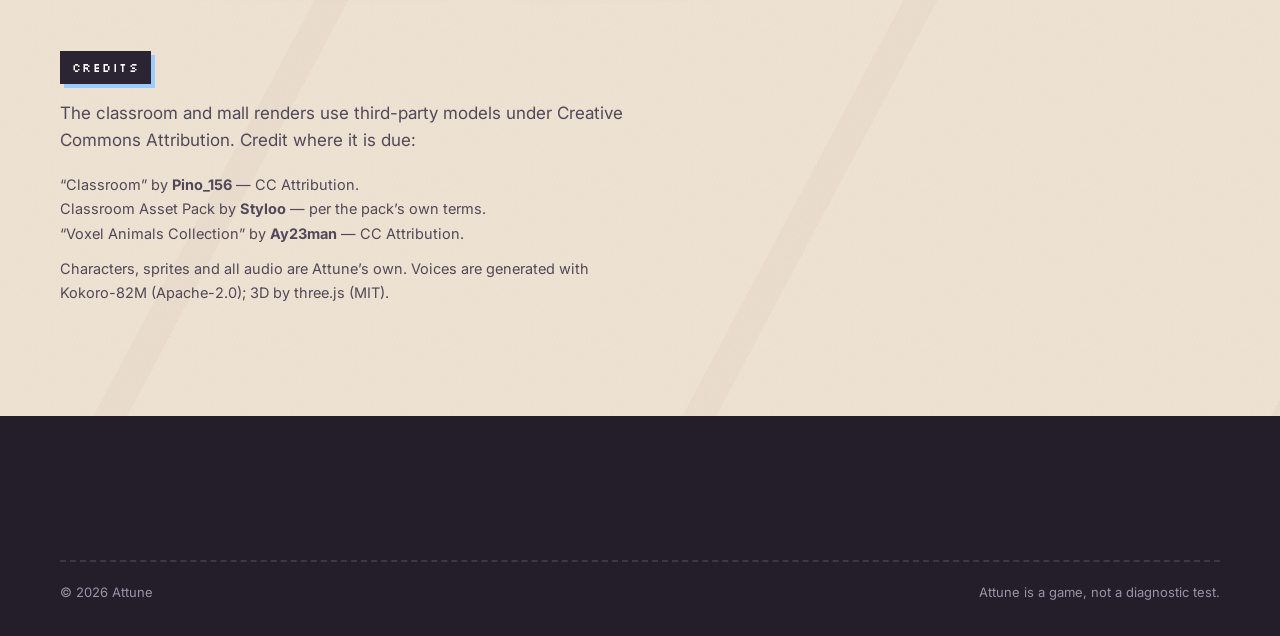
==== commit aa35e8c1: "Archive: add the classroom as the first experiment in the new art style; feature the mall The classr" ====
--- a/archive/index.html
+++ b/archive/index.html
@@ -88,19 +88,19 @@
       <p class="eyebrow" style="--c:var(--mint)">In development right now</p>
       <div class="nowgrid">
         <figure class="nowshot">
-          <img src="assets/classroom.jpg" alt="An Attune classroom: pixel-art students at orange desks in a warmly lit 3D room, with a crocodile teacher at the lectern." loading="lazy">
-          <span class="tape">build 04 &middot; in testing</span>
+          <img src="assets/mall.jpg" alt="The restyled mall level: a warm, lamp-lit 3D mall with a fountain, an escalator, shop signs and a crowd of flat pixel-art people." loading="lazy">
+          <span class="tape">level 01 &middot; in testing</span>
         </figure>
         <div class="nowtext">
-          <h2 id="now-h">Mr Croc&rsquo;s classroom.</h2>
-          <p class="lead">The current game. A lit 3D room with flat pixel classmates standing in it &mdash; the grey boxes finally get their paint, and the hand-drawn art from the very first build comes back.</p>
+          <h2 id="now-h">Saturday Errands.</h2>
+          <p class="lead">The current game. Level one of the listening levels, dressed in the new art style &mdash; the grey-box mall gets pixel people, a lamp-lit 3D room and a flash mob, with the same lines, questions and scoring underneath.</p>
           <p>It is playable, but it is a trial build and it moves week to week. <b>The audio and the visuals are both being tuned right now</b>, against real testing rather than guesswork.</p>
           <ul class="tuning">
-            <li><b>Audio</b><span>Where the teacher&rsquo;s voice sits against the room, how far each classmate is panned to their actual seat, and replacing the generated speech with recorded voices. Levels are being measured, not eyeballed.</span></li>
-            <li><b>Visuals</b><span>Camera height and framing, the warmth of the key light, how hard the grade pushes, and how the pixel sprites sit on the floor without floating.</span></li>
+            <li><b>Audio</b><span>Where the mall PA and the phone calls sit against the crowd, how far the kiosk seller and the couple behind you are panned to where they stand, and how loud the flash mob gets before it swamps the numbers.</span></li>
+            <li><b>Visuals</b><span>Where the camera sits for each part, how the crowd walks, how the signs and the fountain glow, and keeping the pixel people from blocking the view.</span></li>
           </ul>
           <p class="fine">What you play today is not what will be here next month. That is the point of putting it up.</p>
-          <div class="go"><a class="btn" style="--bg:var(--mint)" data-site="/classroom/" href="../classroom/">Sit down at the back</a></div>
+          <div class="go"><a class="btn" style="--bg:var(--mint)" data-site="/mall/" href="../mall/">Head to the mall</a></div>
         </div>
       </div>
     </section>
@@ -108,7 +108,7 @@
     <!-- ---------------------------------------------------------- the game -->
     <div class="lane">
       <p class="eyebrow" style="--c:var(--orange)">How it got here</p>
-      <p class="lead">From themed worlds you unlock, to listening in ordinary noisy rooms, to the prelim test as it stands today. Each one is still playable.</p>
+      <p class="lead">From themed worlds you unlock, to listening in ordinary noisy rooms, to our first experiment in the new art style, to the prelim test as it stands today. Each one is still playable.</p>
       <div class="rows">
 
         <article class="card" style="--r:-2deg;--c:var(--lilac)">
@@ -139,11 +139,20 @@
           <div class="go"><a class="btn orange" data-site="/play/" href="../play/">Play the levels</a></div>
         </article>
 
+        <article class="card" style="--r:1.5deg;--c:var(--mint)">
+          <span class="pin"></span>
+          <div class="shot"><img src="assets/classroom.jpg" alt="An Attune classroom: pixel-art students at orange desks in a warmly lit 3D room, with a crocodile teacher at the lectern." loading="lazy"></div>
+          <span class="when">04 &middot; first paint</span>
+          <h3>Mr Croc&rsquo;s classroom</h3>
+          <p>Our first experiment with the new art style. A lit 3D classroom with flat pixel classmates standing in it: listen to Mr Croc and tap whoever interrupts him. The grey boxes got their paint here, and the look the prelim test and the mall use today started in this room.</p>
+          <div class="go"><a class="btn" style="--bg:var(--mint)" data-site="/classroom/" href="../classroom/">Play the experiment</a></div>
+        </article>
+
         <article class="card" style="--r:2deg;--c:var(--blue)">
           <span class="pin"></span>
           <span class="now">live now</span>
           <div class="shot"><img src="assets/check-new.jpg" alt="The restyled focus check: warm amber pixel type reading “Are you actually listening?” with first name and age fields." loading="lazy"></div>
-          <span class="when">04 &middot; the prelim test</span>
+          <span class="when">05 &middot; the prelim test</span>
           <h3>Focus check, restyled</h3>
           <p>The same three stages rebuilt in the new art direction: textured 3D rooms with flat pixel characters, Derpy teaching with mouth frames that follow his voice, and all sixty-five lines re-recorded with real voices. This is the test people take now.</p>
           <div class="go"><a class="btn" data-site="/focus-check/" href="../focus-check/">Take the check</a></div>
@@ -184,7 +193,7 @@
     <!-- ---------------------------------------------------------- credits -->
     <div class="lane" style="margin:clamp(52px,7vw,84px) 0 0">
       <p class="eyebrow" style="--c:var(--sky)">Credits</p>
-      <p class="lead" style="margin-bottom:18px">The classroom render uses third-party models under Creative Commons Attribution. Credit where it is due:</p>
+      <p class="lead" style="margin-bottom:18px">The classroom and mall renders use third-party models under Creative Commons Attribution. Credit where it is due:</p>
       <ul style="list-style:none;padding:0;margin:0;max-width:62ch;font-size:14.5px;line-height:1.7;color:var(--ink-soft)">
         <li>&ldquo;Classroom&rdquo; by <b>Pino_156</b> &mdash; CC Attribution.</li>
         <li>Classroom Asset Pack by <b>Styloo</b> &mdash; per the pack&rsquo;s own terms.</li>
